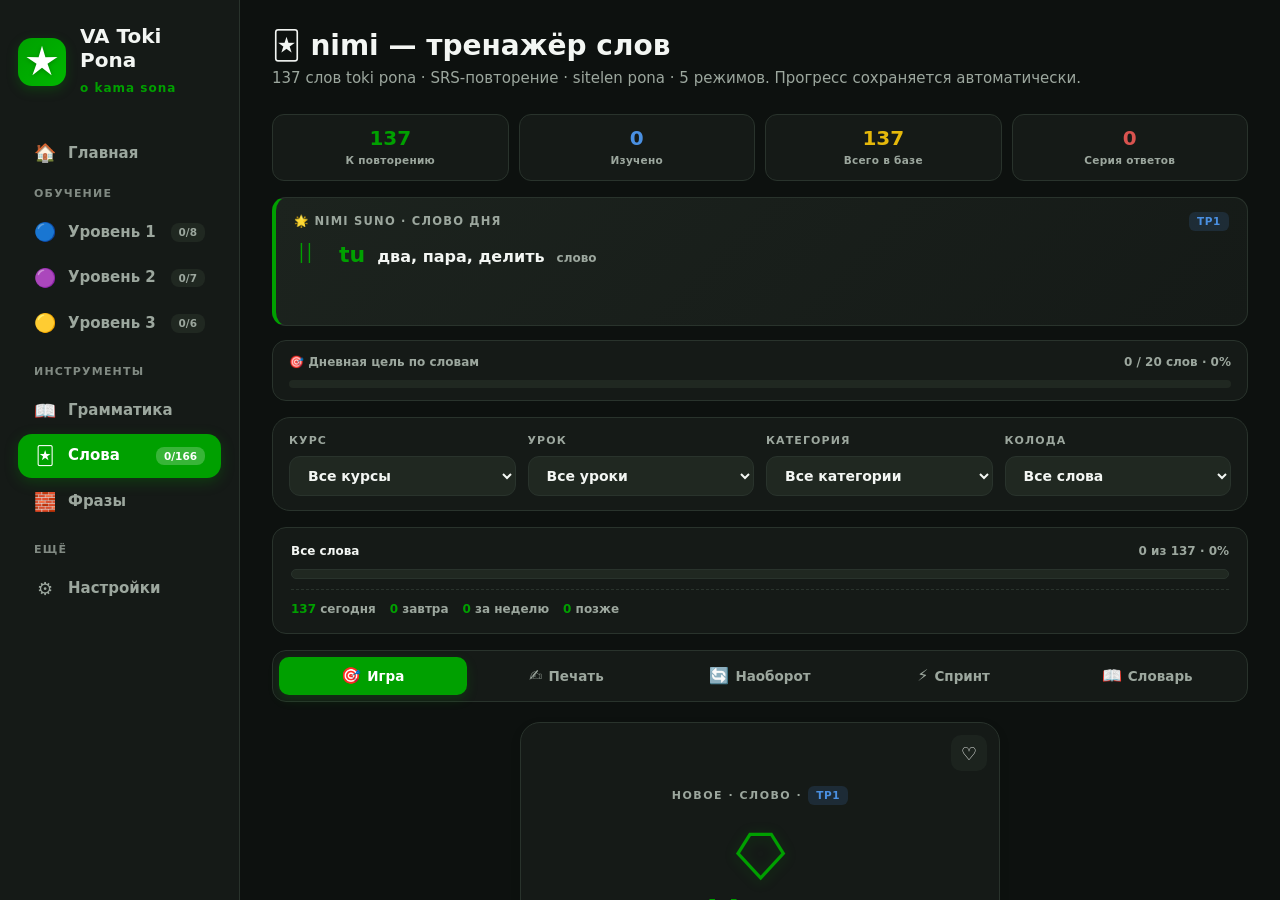
==== flashcards.html @ 827b4fa1 "Add files via upload" ====
<!DOCTYPE html>
<html lang="ru">
<head>
<meta charset="UTF-8" />
<meta name="viewport" content="width=device-width, initial-scale=1.0" />
<meta name="description" content="137 слов toki pona: SRS-карточки, режим печати, спринт на 60 секунд, словарь, sitelen pona." />
<title>nimi — VA Toki Pona</title>
<link rel="icon" href="images/VAlogo.png" type="image/png" />

<link rel="stylesheet" href="css/main.css" />
<link rel="stylesheet" href="css/sidebar.css" />
<link rel="stylesheet" href="css/flashcards.css" />

<script>
(function () {
    try {
        var T = {
            dark:{'--bg':'#0D110F','--card':'#151A17','--card2':'#1C231E','--input':'#202821','--border':'#29332C','--text':'#F3F6F3','--muted':'#9CA79E','--green':'#00A000','--green-hover':'#00B800','--danger':'#D9534F'},
            light:{'--bg':'#F2F6F2','--card':'#FFFFFF','--card2':'#F7FAF7','--input':'#EEF3EE','--border':'#D9E2D9','--text':'#172019','--muted':'#68736B','--green':'#00A000','--green-hover':'#00B800','--danger':'#D9534F'},
            winter:{'--bg':'#0B1520','--card':'#132234','--card2':'#182B40','--input':'#1D344C','--border':'#274562','--text':'#EAF4FB','--muted':'#8FA8C0','--green':'#4DA6FF','--green-hover':'#6BB8FF','--danger':'#E85D75'},
            forest:{'--bg':'#0A130E','--card':'#122018','--card2':'#17291F','--input':'#1C3126','--border':'#253D2F','--text':'#E8F2E8','--muted':'#8FAF93','--green':'#2E8B57','--green-hover':'#3DA66A','--danger':'#C9645B'},
            autumn:{'--bg':'#1A1210','--card':'#241A15','--card2':'#2E211B','--input':'#342720','--border':'#42332A','--text':'#F5EDE5','--muted':'#B8A398','--green':'#D2691E','--green-hover':'#E67E22','--danger':'#C0392B'},
            cat:{'--bg':'#14101C','--card':'#1C1826','--card2':'#231E30','--input':'#2A2338','--border':'#3A2F4A','--text':'#F0EAF5','--muted':'#9C93B0','--green':'#F5A623','--green-hover':'#FFB84D','--danger':'#E85D75'}
        };
        var r = document.documentElement;
        var k = localStorage.getItem('va_tp_theme') || 'dark';
        var t = T[k] || T.dark;
        r.setAttribute('data-theme-key', k);
        for (var i in t) if (t.hasOwnProperty(i)) r.style.setProperty(i, t[i]);
        var p = localStorage.getItem('va_tp_sidebar_pos');
        if (!p) p = window.innerWidth<=700 ? 'top' : 'left';
        if (p!=='left' && p!=='top') p='left';
        r.setAttribute('data-sidebar-pos', p);
        setTimeout(function () {
            if (!document.documentElement.hasAttribute('data-nav-ready')) {
                document.documentElement.setAttribute('data-nav-ready', '1');
            }
        }, 1200);
    } catch(e){}
})();
</script>

<style>
/* Sitelen pona glyphs — крупные, по центру */
.sp-glyph {
    font-family: 'linja-pona', 'Segoe UI Symbol', 'Apple Symbols', sans-serif;
    font-feature-settings: "liga" 1, "clig" 1, "calt" 1, "rlig" 1;
    font-weight: normal;
    font-size: 64px;
    line-height: 1;
    color: var(--green);
    margin-bottom: 4px;
    text-align: center;
    display: flex;
    align-items: center;
    justify-content: center;
    min-height: 72px;
    filter: drop-shadow(0 2px 6px rgba(0, 160, 0, 0.25));
    white-space: nowrap;
}
.sp-glyph.small {
    font-size: 28px;
    margin-bottom: 0;
    margin-right: 10px;
    display: inline-block;
    vertical-align: middle;
    filter: none;
}
.sp-glyph.tiny {
    font-size: 18px;
    margin-right: 6px;
    display: inline-block;
    vertical-align: middle;
    filter: none;
    color: var(--muted);
}
/* Словарь: колонка с глифом */
.vortaro-item .vi-sp {
    font-family: 'linja-pona', 'Segoe UI Symbol', 'Apple Symbols', sans-serif;
    font-feature-settings: "liga" 1, "clig" 1, "calt" 1, "rlig" 1;
    font-weight: normal;
    font-size: 22px;
    color: var(--green);
    min-width: 32px;
    text-align: center;
    flex-shrink: 0;
    line-height: 1;
    white-space: nowrap;
}
/* Тип-карточка: глиф сверху */
.type-card .sp-glyph {
    margin: 6px 0 12px;
}
/* SRS карточка */
.flashcard-face .sp-glyph {
    margin-top: 4px;
}
.flashcard-face .flashcard-word {
    font-size: 32px;
}
@media (max-width: 700px) {
    .sp-glyph { font-size: 48px; }
    .vortaro-item .vi-sp { font-size: 18px; min-width: 26px; }
    .flashcard-face .flashcard-word { font-size: 26px; }
}
</style>
</head>
<body>

<aside class="sidebar">
    <a class="logo" href="index.html" title="VA Toki Pona — на главную">
        <div class="logo-icon">
    <svg viewBox="0 0 100 100" xmlns="http://www.w3.org/2000/svg" aria-hidden="true">
        <path d="M50 2 L60 36.25 L95.65 35.17 L66.17 55.25 L78.21 88.83 L50 67 L21.79 88.83 L33.83 55.25 L4.35 35.17 L40 36.25 Z"/>
    </svg>
</div>
        <div class="logo-text">
            <h1>VA Toki Pona</h1>
            <span>o kama sona</span>
        </div>
    </a>
    <nav id="nav">
        <a class="nav-btn" href="index.html" title="Главная">
            <span class="nav-icon">🏠</span><span class="nav-label">Главная</span>
        </a>
        <div class="nav-section-label">Обучение</div>
        <a class="nav-btn" href="courses/tp1.html" title="nanpa wan">
            <span class="nav-icon">🔵</span><span class="nav-label">Уровень 1</span>
            <span class="nav-badge" id="navBadgeTP1">0/8</span>
        </a>
        <a class="nav-btn" href="courses/tp2.html" title="nanpa tu">
            <span class="nav-icon">🟣</span><span class="nav-label">Уровень 2</span>
            <span class="nav-badge" id="navBadgeTP2">0/7</span>
        </a>
        <a class="nav-btn" href="courses/tp3.html" title="nanpa mute">
            <span class="nav-icon">🟡</span><span class="nav-label">Уровень 3</span>
            <span class="nav-badge" id="navBadgeTP3">0/6</span>
        </a>
        <div class="nav-section-label">Инструменты</div>
        <a class="nav-btn" href="grammar.html" title="Грамматика">
            <span class="nav-icon">📖</span><span class="nav-label">Грамматика</span>
        </a>
        <a class="nav-btn active" href="flashcards.html" title="Слова">
            <span class="nav-icon">🃏</span><span class="nav-label">Слова</span>
            <span class="nav-badge" id="navBadgeWords">0/137</span>
        </a>
        <a class="nav-btn" href="phrases.html" title="Конструктор фраз">
            <span class="nav-icon">🧱</span><span class="nav-label">Фразы</span>
        </a>
        <div class="nav-section-label">Ещё</div>
        <a class="nav-btn" href="index.html#settings" title="Настройки">
            <span class="nav-icon">⚙️</span><span class="nav-label">Настройки</span>
        </a>
    </nav>
</aside>

<main class="content" id="content">

    <div class="page-header">
        <h2>🃏 nimi — тренажёр слов</h2>
        <p>137 слов toki pona · SRS-повторение · sitelen pona · 5 режимов. Прогресс сохраняется автоматически.</p>
    </div>

    <div class="flash-stats">
        <div class="flash-stat">
            <div class="fs-num" id="fsDue">—</div>
            <div class="fs-lbl">К повторению</div>
        </div>
        <div class="flash-stat blue">
            <div class="fs-num" id="fsLearned">—</div>
            <div class="fs-lbl">Изучено</div>
        </div>
        <div class="flash-stat gold">
            <div class="fs-num" id="fsTotal">—</div>
            <div class="fs-lbl">Всего в базе</div>
        </div>
        <div class="flash-stat red">
            <div class="fs-num" id="fsStreak">0</div>
            <div class="fs-lbl">Серия ответов</div>
        </div>
    </div>

    <div class="fc-wotd" id="wordOfDay"></div>

    <div class="fc-daily-goal">
        <div class="fcg-label">
            <span>🎯 Дневная цель по словам</span>
            <span id="fcgText">0 / 20</span>
        </div>
        <div class="fcg-bar">
            <div class="fcg-fill" id="fcgFill" style="width:0%;"></div>
        </div>
    </div>

    <div class="fc-filters">
        <div class="fc-filter">
            <label for="flLevel">Курс</label>
            <select id="flLevel">
                <option value="all">Все курсы</option>
                <option value="tp1">🔵 nanpa wan</option>
                <option value="tp2">🟣 nanpa tu</option>
                <option value="tp3">🟡 nanpa mute</option>
            </select>
        </div>
        <div class="fc-filter">
            <label for="flLesson">Урок</label>
            <select id="flLesson"><option value="all">Все уроки</option></select>
        </div>
        <div class="fc-filter">
            <label for="flCat">Категория</label>
            <select id="flCat"><option value="all">Все категории</option></select>
        </div>
        <div class="fc-filter">
            <label for="flDeck">Колода</label>
            <select id="flDeck">
                <option value="all">Все слова</option>
                <option value="new">Только новые</option>
                <option value="due">К повторению</option>
                <option value="learned">Изученные</option>
                <option value="errors">⭐ Мои ошибки</option>
                <option value="favorites">❤ Избранное</option>
            </select>
        </div>
    </div>

    <div class="fc-deck-progress">
        <div class="fdp-label">
            <span id="deckTitle">Все слова</span>
            <span id="deckStats">0 из 0 · 0%</span>
        </div>
        <div class="fc-deck-bar">
            <div class="fc-deck-bar-fill" id="deckFill" style="width:0%;"></div>
        </div>
        <div class="fc-forecast" id="fcForecast"></div>
    </div>

    <div class="fc-tabs" id="modeTabs">
        <button class="fc-tab active" data-mode="srs">
            <span class="fc-tab-icon">🎯</span>
            <span class="fc-tab-label">Игра</span>
        </button>
        <button class="fc-tab" data-mode="type">
            <span class="fc-tab-icon">✍️</span>
            <span class="fc-tab-label">Печать</span>
        </button>
        <button class="fc-tab" data-mode="reverse">
            <span class="fc-tab-icon">🔄</span>
            <span class="fc-tab-label">Наоборот</span>
        </button>
        <button class="fc-tab" data-mode="sprint">
            <span class="fc-tab-icon">⚡</span>
            <span class="fc-tab-label">Спринт</span>
        </button>
        <button class="fc-tab" data-mode="dict">
            <span class="fc-tab-icon">📖</span>
            <span class="fc-tab-label">Словарь</span>
        </button>
    </div>

    <div id="cardZone"></div>

    <div id="dictZone" style="display:none;">
        <div class="dict-actions">
            <button class="btn btn-secondary" id="dictExportAnki">📤 Экспорт в Anki (CSV)</button>
            <span class="dict-count" id="dictCount"></span>
        </div>
        <input type="text" class="vortaro-search" id="vortaroSearch" placeholder="🔍 Поиск по sitelen pona, toki pona или по-русски..." autocomplete="off" />
        <div class="vortaro-list" id="vortaroList"></div>
    </div>

    <div class="fc-kbd-hint">
        <span class="gen-kbd">Space</span> — перевернуть / далее ·
        <span class="gen-kbd">1</span> — повторить ·
        <span class="gen-kbd">2</span> — знаю ·
        <span class="gen-kbd">F</span> — избранное ·
        <span class="gen-kbd">Enter</span> — проверить (ввод)
    </div>

    <div class="page-footer">Vulpeto Abeleto • 2026</div>
</main>

<div class="modal-overlay" id="modalOverlay">
    <div class="modal">
        <div class="modal-title" id="modalTitle"></div>
        <div class="modal-body" id="modalBody"></div>
        <div class="modal-footer" id="modalFooter"></div>
    </div>
</div>
<div class="toast" id="toast"></div>

<script src="data/words.js"></script>
<script src="data/courses-tp1.js"></script>
<script src="data/courses-tp2.js"></script>
<script src="data/courses-tp3.js"></script>

<script src="js/ui.js"></script>
<script src="js/core.js"></script>
<script src="js/theme.js"></script>
<script src="js/flashcards.js"></script>

<script>
document.addEventListener('DOMContentLoaded', function () {
    VACore.init();
    VATheme.init();
    VAFlashcards.mount();
    VACore.updateNavBadges();
});
</script>
</body>
</html>
---- css/main.css ----
/* ============================================================
   VA TOKI PONA — MAIN CSS
   Переменные, темы, базовые компоненты
   Экосистема Vulpeto Abeleto · 2026
   ============================================================ */

/* ─── ПЕРЕМЕННЫЕ (тёмная тема по умолчанию) ─── */

@font-face {
    font-family: 'linja-pona';
    src: url('../fonts/linjapona-Regular.woff2') format('woff2');
    font-weight: normal;
    font-style: normal;
    font-display: swap;
    /* Шрифт применяется ТОЛЬКО к латинским буквам.
       Всё остальное (пробелы, кириллица, цифры, знаки) браузер
       берёт из следующих шрифтов в цепочке font-family —
       оттуда и берётся нормальной ширины пробел.
       Без этой строки linja-pona «съедает» пробелы (в нём
       ширина пробела = 0 ради слитного письма). */
    unicode-range: U+0041-005A, U+0061-007A;
}
:root {
    --bg: #0D110F;
    --card: #151A17;
    --card2: #1C231E;
    --input: #202821;
    --border: #29332C;
    --text: #F3F6F3;
    --muted: #9CA79E;
    --green: #00A000;
    --green-hover: #00B800;
    --danger: #D9534F;
    --gold: #E5B80B;
    --blue: #4A90E2;
    --orange: #FF7043;
    --purple: #9C27B0;
    --radius: 18px;
    --radius-sm: 12px;
    --transition: 0.3s ease;
}

/* ─── СБРОС ─── */
* {
    margin: 0;
    padding: 0;
    box-sizing: border-box;
    font-family: 'Segoe UI', system-ui, -apple-system, sans-serif;
}

html { scroll-behavior: smooth; }

body {
    background: var(--bg);
    color: var(--text);
    min-height: 100vh;
    display: flex;
    transition: background var(--transition), color var(--transition);
    line-height: 1.6;
    -webkit-font-smoothing: antialiased;
    -moz-osx-font-smoothing: grayscale;
}

a { color: inherit; text-decoration: none; }
button { font-family: inherit; }

/* ─── CONTENT ─── */
.content {
    flex: 1;
    padding: 28px 32px 32px;
    overflow-y: auto;
    height: 100vh;
    transition: background var(--transition), color var(--transition);
    scrollbar-width: thin;
    scrollbar-color: var(--border) transparent;
    min-width: 0;
}
.content::-webkit-scrollbar { width: 8px; }
.content::-webkit-scrollbar-track { background: transparent; }
.content::-webkit-scrollbar-thumb {
    background: var(--border);
    border-radius: 4px;
}
.content::-webkit-scrollbar-thumb:hover { background: var(--muted); }

/* ─── PAGE ─── */
.page { display: none; animation: fadeSlide 0.4s ease; }
.page.active { display: block; }

@keyframes fadeSlide {
    from { opacity: 0; transform: translateY(16px); }
    to   { opacity: 1; transform: translateY(0); }
}

.fade-slide-in {
    animation: fadeSlide 0.4s ease;
}

.page-header { margin-bottom: 24px; }
.page-header h2 { font-size: 28px; font-weight: 700; line-height: 1.25; }
.page-header p {
    color: var(--muted);
    font-size: 15px;
    margin-top: 4px;
    line-height: 1.5;
}

.section-title {
    font-size: 16px;
    font-weight: 700;
    margin: 26px 0 12px;
    display: flex;
    align-items: center;
    gap: 10px;
}
.section-title::before {
    content: '';
    width: 4px;
    height: 18px;
    background: var(--green);
    border-radius: 2px;
    flex-shrink: 0;
}

.page-footer {
    text-align: center;
    font-size: 14px;
    color: var(--muted);
    opacity: 0.3;
    margin-top: 40px;
    user-select: none;
    padding-bottom: 16px;
}

/* ─── КНОПКИ ─── */
.btn {
    background: var(--green);
    color: #fff;
    border: none;
    padding: 11px 22px;
    border-radius: 13px;
    font-weight: 700;
    font-size: 14px;
    cursor: pointer;
    transition: all var(--transition);
    display: inline-flex;
    align-items: center;
    justify-content: center;
    gap: 8px;
    white-space: nowrap;
    font-family: inherit;
    line-height: 1.2;
    text-align: center;
}
.btn:hover:not(:disabled) {
    background: var(--green-hover);
    transform: scale(1.02);
}
.btn:disabled {
    opacity: 0.5;
    cursor: not-allowed;
    transform: none;
}

.btn-secondary {
    background: var(--card2);
    color: var(--text);
}
.btn-secondary:hover:not(:disabled) { background: var(--border); }

.btn-danger { background: var(--danger); }
.btn-danger:hover:not(:disabled) { filter: brightness(1.1); }

.btn-ghost {
    background: transparent;
    border: 1.5px solid var(--border);
    color: var(--text);
}
.btn-ghost:hover:not(:disabled) {
    border-color: var(--green);
    background: var(--card2);
}

.btn-icon {
    background: var(--card2);
    border: none;
    color: var(--text);
    width: 34px;
    height: 34px;
    border-radius: 10px;
    cursor: pointer;
    font-size: 15px;
    display: inline-flex;
    align-items: center;
    justify-content: center;
    transition: all var(--transition);
    flex-shrink: 0;
    font-family: inherit;
}
.btn-icon:hover { background: var(--border); }

.actions-bar {
    display: flex;
    gap: 10px;
    flex-wrap: wrap;
    margin-bottom: 20px;
}

/* ─── КАРТОЧКИ ─── */
.card {
    background: var(--card);
    border: 1px solid var(--border);
    border-radius: var(--radius);
    padding: 20px 24px;
    margin-bottom: 20px;
    transition: background var(--transition), border var(--transition);
}
.card-title {
    font-size: 18px;
    font-weight: 700;
    margin-bottom: 8px;
    line-height: 1.3;
}
.card-sub {
    color: var(--muted);
    font-size: 13px;
    margin-bottom: 16px;
    line-height: 1.5;
}

/* ─── ПОЛЯ ФОРМ ─── */
.field-group {
    display: flex;
    flex-direction: column;
    gap: 6px;
    margin-bottom: 14px;
}
.field-group label {
    font-weight: 600;
    font-size: 13px;
    color: var(--muted);
}
.field-group input[type="text"],
.field-group input[type="email"],
.field-group textarea,
.field-group select {
    background: var(--input);
    border: 1px solid var(--border);
    border-radius: var(--radius-sm);
    padding: 10px 14px;
    color: var(--text);
    font-size: 14px;
    transition: border var(--transition), background var(--transition);
    outline: none;
    width: 100%;
    font-family: inherit;
}
.field-group input:focus,
.field-group textarea:focus,
.field-group select:focus {
    border-color: var(--green);
}
.field-group textarea {
    resize: vertical;
    min-height: 90px;
    line-height: 1.6;
}

/* ─── МОДАЛЬНОЕ ОКНО ─── */
.modal-overlay {
    position: fixed;
    inset: 0;
    background: rgba(0, 0, 0, 0.6);
    backdrop-filter: blur(4px);
    -webkit-backdrop-filter: blur(4px);
    display: none;
    align-items: center;
    justify-content: center;
    z-index: 1000;
    padding: 20px;
    animation: fadeIn 0.2s ease;
}
.modal-overlay.open { display: flex; }

@keyframes fadeIn { from { opacity: 0; } to { opacity: 1; } }

.modal {
    background: var(--card);
    border: 1px solid var(--border);
    border-radius: var(--radius);
    padding: 24px;
    max-width: 460px;
    width: 100%;
    max-height: 90vh;
    overflow-y: auto;
    animation: modalIn 0.25s ease;
    scrollbar-width: none;
}
.modal::-webkit-scrollbar { display: none; }

@keyframes modalIn {
    from { opacity: 0; transform: scale(0.95) translateY(10px); }
    to   { opacity: 1; transform: scale(1) translateY(0); }
}

.modal-title { font-size: 20px; font-weight: 700; margin-bottom: 16px; line-height: 1.3; }
.modal-body { margin-bottom: 20px; line-height: 1.6; }
.modal-footer {
    display: flex;
    justify-content: flex-end;
    gap: 10px;
    flex-wrap: wrap;
}

/* ─── ТОСТ ─── */
.toast {
    position: fixed;
    bottom: 24px;
    left: 50%;
    transform: translateX(-50%) translateY(80px);
    background: var(--card);
    border: 1px solid var(--border);
    color: var(--text);
    padding: 12px 22px;
    border-radius: 14px;
    font-weight: 600;
    font-size: 14px;
    box-shadow: 0 12px 32px rgba(0, 0, 0, 0.35);
    opacity: 0;
    transition: all 0.35s cubic-bezier(0.34, 1.56, 0.64, 1);
    z-index: 2000;
    pointer-events: none;
    max-width: 90vw;
    text-align: center;
}
.toast.show {
    transform: translateX(-50%) translateY(0);
    opacity: 1;
}
.toast.success { border-color: var(--green); }
.toast.success::before {
    content: '✓  ';
    color: var(--green);
    font-weight: 900;
}
.toast.error { border-color: var(--danger); }
.toast.error::before {
    content: '⚠  ';
    color: var(--danger);
    font-weight: 900;
}

/* ─── СТАТИСТИКА (для настроек) ─── */
.stats-grid {
    display: grid;
    grid-template-columns: repeat(auto-fit, minmax(110px, 1fr));
    gap: 10px;
}
.stat-box {
    background: var(--input);
    border-radius: var(--radius-sm);
    padding: 12px 8px;
    text-align: center;
    border: 1px solid var(--border);
}
.stat-box .stat-num {
    font-size: 22px;
    font-weight: 900;
    color: var(--green);
    line-height: 1.1;
}
.stat-box .stat-lbl {
    font-size: 10.5px;
    color: var(--muted);
    margin-top: 4px;
    line-height: 1.2;
    font-weight: 600;
}

/* ─── ВЫБОР ТЕМЫ ─── */
.theme-picker {
    display: grid;
    grid-template-columns: repeat(auto-fill, minmax(120px, 1fr));
    gap: 12px;
}
.theme-option {
    background: var(--input);
    border: 2px solid var(--border);
    border-radius: 14px;
    padding: 12px 10px;
    cursor: pointer;
    transition: all var(--transition);
    text-align: center;
    user-select: none;
}
.theme-option:hover {
    border-color: var(--muted);
    transform: translateY(-2px);
}
.theme-option.active {
    border-color: var(--green);
    box-shadow: 0 0 0 3px rgba(0, 160, 0, 0.18);
}
.theme-option .theme-emoji {
    font-size: 26px;
    margin-bottom: 6px;
    line-height: 1;
}
.theme-option .theme-name {
    font-size: 13px;
    font-weight: 700;
    margin-bottom: 8px;
}
.theme-option .theme-preview {
    display: flex;
    gap: 3px;
    height: 24px;
    border-radius: 7px;
    overflow: hidden;
    padding: 3px;
    border: 1px solid var(--border);
}
.theme-option .theme-preview span {
    flex: 1;
    border-radius: 4px;
}

/* ─── SIDEBAR POSITION PICKER ─── */
.sidebar-pos-picker {
    display: grid;
    grid-template-columns: repeat(2, 1fr);
    gap: 12px;
    max-width: 340px;
}
.sidebar-pos-option {
    background: var(--input);
    border: 2px solid var(--border);
    border-radius: 14px;
    padding: 16px 12px;
    cursor: pointer;
    transition: all var(--transition);
    text-align: center;
    user-select: none;
}
.sidebar-pos-option:hover {
    border-color: var(--muted);
    transform: translateY(-2px);
}
.sidebar-pos-option.active {
    border-color: var(--green);
    box-shadow: 0 0 0 3px rgba(0, 160, 0, 0.18);
}
.sidebar-pos-option .pos-icon {
    font-size: 26px;
    margin-bottom: 6px;
    color: var(--green);
    font-weight: 900;
    line-height: 1;
}
.sidebar-pos-option .pos-name {
    font-size: 13px;
    font-weight: 700;
}

/* ─── ПРОГРЕСС-ЛИНИЯ УРОВНЯ ─── */
.level-progress-line {
    display: flex;
    align-items: center;
    gap: 14px;
    margin-bottom: 22px;
}
.level-progress-bar {
    flex: 1;
    height: 10px;
    background: var(--input);
    border-radius: 5px;
    overflow: hidden;
    border: 1px solid var(--border);
}
.level-progress-fill {
    height: 100%;
    background: linear-gradient(90deg, var(--green) 0%, var(--green-hover) 100%);
    border-radius: 5px;
    transition: width 0.6s cubic-bezier(0.34, 1.56, 0.64, 1);
}
.level-progress-text {
    font-size: 13px;
    font-weight: 700;
    color: var(--muted);
    flex-shrink: 0;
}

/* ─── RESPONSIVE ─── */
@media (max-width: 700px) {
    .content { padding: 16px; }
    .page-header h2 { font-size: 22px; }
    .page-header p { font-size: 14px; }
    .card { padding: 16px 18px; }
    .theme-picker { grid-template-columns: repeat(2, 1fr); }
    .sidebar-pos-picker { max-width: 100%; }
    .stats-grid { grid-template-columns: repeat(2, 1fr); }
}

/* ─── SIDEBAR POSITION = TOP ─── */
html[data-sidebar-pos="top"] body {
    flex-direction: column;
    height: 100vh;
    overflow: hidden;
}
html[data-sidebar-pos="top"] .content {
    flex: 1;
    height: auto;
    max-height: none;
    min-height: 0;
    overflow-y: auto;
    padding: 24px 32px 32px;
}
@media (max-width: 700px) {
    html[data-sidebar-pos="top"] .content { padding: 16px; }
}
---- css/sidebar.css ----
/* ============================================================
   VA TOKI PONA — SIDEBAR
   Навигационная панель + выпадающее меню для верхнего режима
   Экосистема Vulpeto Abeleto · 2026
   ============================================================ */

/* ═══════════════════════════════════════════════════════════
   ANTI-FOUC — прячем #nav в верхнем режиме,
   пока JS не перестроит её в dropdown.
   ═══════════════════════════════════════════════════════════ */
html[data-sidebar-pos="top"]:not([data-nav-ready="1"]) #nav {
    visibility: hidden;
}

.sidebar {
    width: 240px;
    background: var(--card);
    padding: 24px 18px;
    display: flex;
    flex-direction: column;
    border-right: 1px solid var(--border);
    transition: background var(--transition), border var(--transition);
    flex-shrink: 0;
    height: 100vh;
    position: sticky;
    top: 0;
    overflow-y: auto;
    scrollbar-width: none;
}
.sidebar::-webkit-scrollbar { display: none; }

/* ─── ЛОГОТИП ─── */
.logo {
    display: flex;
    align-items: center;
    gap: 14px;
    margin-bottom: 32px;
    color: inherit;
    transition: opacity var(--transition);
}
.logo:hover { opacity: 0.85; }

.logo-icon {
    width: 48px;
    height: 48px;
    background: linear-gradient(135deg, var(--green) 0%, var(--green-hover) 100%);
    border-radius: 14px;
    display: flex;
    align-items: center;
    justify-content: center;
    flex-shrink: 0;
    box-shadow: 0 4px 12px rgba(0, 160, 0, 0.25);
}
.logo-icon svg {
    width: 34px;
    height: 34px;
    fill: #fff;
    filter: drop-shadow(0 1px 2px rgba(0, 0, 0, 0.25));
}
.logo-text h1 {
    font-size: 20px;
    font-weight: 700;
    line-height: 1.2;
    margin-bottom: 2px;
}
.logo-text span {
    font-size: 12px;
    color: var(--green);
    letter-spacing: 1px;
    font-weight: 700;
}

/* ─── НАВИГАЦИЯ ─── */
#nav {
    display: flex;
    flex-direction: column;
    gap: 2px;
}

.nav-btn {
    display: flex;
    align-items: center;
    gap: 12px;
    padding: 12px 16px;
    border-radius: 14px;
    border: none;
    background: transparent;
    color: var(--muted);
    font-size: 15px;
    font-weight: 600;
    cursor: pointer;
    transition: all var(--transition);
    width: 100%;
    margin-bottom: 0;
    text-align: left;
    font-family: inherit;
    line-height: 1.3;
    position: relative;
    text-decoration: none;
}
.nav-btn:hover {
    background: var(--card2);
    color: var(--text);
}
.nav-btn.active {
    background: var(--green);
    color: #fff;
    box-shadow: 0 4px 14px rgba(0, 160, 0, 0.25);
}
.nav-btn.active:hover { background: var(--green-hover); }

.nav-btn .nav-icon {
    font-size: 18px;
    width: 22px;
    display: inline-flex;
    align-items: center;
    justify-content: center;
    flex-shrink: 0;
    line-height: 1;
}
.nav-btn .nav-label {
    flex: 1;
    min-width: 0;
    overflow: hidden;
    text-overflow: ellipsis;
    white-space: nowrap;
}
.nav-btn .nav-badge {
    margin-left: auto;
    background: var(--input);
    color: var(--muted);
    font-size: 10.5px;
    font-weight: 800;
    padding: 3px 8px;
    border-radius: 8px;
    flex-shrink: 0;
    line-height: 1.2;
}
.nav-btn.active .nav-badge {
    background: rgba(255, 255, 255, 0.22);
    color: #fff;
}

.nav-section-label {
    font-size: 11px;
    color: var(--muted);
    font-weight: 700;
    letter-spacing: 1.2px;
    text-transform: uppercase;
    padding: 16px 16px 6px;
    opacity: 0.8;
}
.nav-section-label:first-of-type { padding-top: 8px; }

/* ─── КОНТЕЙНЕР ДЛЯ ВЫПАДАЮЩЕГО МЕНЮ ─── */
.nav-more {
    display: flex;
    flex-direction: column;
    gap: 2px;
}
.nav-dropdown-toggle {
    display: none;
}

/* ─── МОБИЛЬНАЯ ВЕРСИЯ (sidebar слева, сжатый) ─── */
@media (max-width: 700px) {
    .sidebar {
        width: 68px;
        padding: 16px 8px;
        align-items: center;
    }
    .logo {
        justify-content: center;
        margin-bottom: 20px;
        gap: 0;
    }
    .logo-icon {
        width: 42px;
        height: 42px;
        border-radius: 12px;
        font-size: 16px;
    }
    .logo-text { display: none; }

    .nav-btn {
        width: 44px;
        height: 44px;
        padding: 0;
        border-radius: 12px;
        justify-content: center;
        gap: 0;
        margin-bottom: 6px;
        aspect-ratio: 1 / 1;
    }
    .nav-btn .nav-icon { font-size: 20px; width: auto; }
    .nav-btn .nav-label,
    .nav-btn .nav-badge { display: none; }

    .nav-section-label { display: none; }
}

/* ═══════════════════════════════════════════════════════════
   SIDEBAR СВЕРХУ
   ═══════════════════════════════════════════════════════════ */
html[data-sidebar-pos="top"] .sidebar {
    width: 100%;
    height: auto;
    min-height: 0;
    position: relative;
    flex-direction: row;
    align-items: center;
    gap: 16px;
    padding: 12px 18px;
    border-right: none;
    border-bottom: 1px solid var(--border);
    z-index: 50;
    overflow: visible;
}

html[data-sidebar-pos="top"] .logo {
    margin-bottom: 0;
    flex-shrink: 0;
    gap: 10px;
}

html[data-sidebar-pos="top"] #nav {
    display: flex;
    flex-direction: row;
    gap: 6px;
    flex: 1;
    min-width: 0;
    align-items: center;
}

html[data-sidebar-pos="top"] .nav-btn {
    margin-bottom: 0;
    width: auto;
    flex-shrink: 0;
    padding: 10px 16px;
    border-radius: 12px;
    aspect-ratio: auto;
    height: auto;
}
html[data-sidebar-pos="top"] .nav-section-label { display: none; }

/* ─── КНОПКА-БУРГЕР — СПРАВА ─── */
html[data-sidebar-pos="top"] .nav-dropdown-toggle {
    display: inline-flex;
    align-items: center;
    gap: 8px;
    padding: 10px 16px;
    border-radius: 12px;
    background: var(--input);
    border: 1px solid var(--border);
    color: var(--muted);
    font-size: 14px;
    font-weight: 700;
    cursor: pointer;
    font-family: inherit;
    transition: all var(--transition);
    flex-shrink: 0;
    line-height: 1.3;
    margin-left: auto;
    width: auto;
}
html[data-sidebar-pos="top"] .nav-dropdown-toggle:hover {
    background: var(--card2);
    border-color: var(--green);
    color: var(--green);
}
html[data-sidebar-pos="top"] .nav-dropdown-toggle.open {
    background: var(--green);
    border-color: var(--green);
    color: #fff;
}
html[data-sidebar-pos="top"] .nav-dropdown-toggle .nav-label {
    display: inline;
}
html[data-sidebar-pos="top"] .nav-dropdown-toggle .nav-icon {
    font-size: 16px;
    width: auto;
}

/* ─── ВЫПАДАЮЩЕЕ МЕНЮ ─── */
html[data-sidebar-pos="top"] .nav-more {
    display: none;
    position: absolute;
    top: calc(100% + 6px);
    right: 18px;
    flex-direction: column;
    gap: 2px;
    background: var(--card);
    border: 1px solid var(--border);
    border-radius: 14px;
    padding: 8px;
    min-width: 240px;
    max-height: calc(100vh - 100px);
    overflow-y: auto;
    box-shadow: 0 16px 40px rgba(0, 0, 0, 0.5);
    z-index: 200;
    animation: navDropdownIn 0.2s ease;
    scrollbar-width: thin;
    scrollbar-color: var(--border) transparent;
}
html[data-sidebar-pos="top"] .nav-more.open {
    display: flex;
}
html[data-sidebar-pos="top"] .nav-more::-webkit-scrollbar { width: 6px; }
html[data-sidebar-pos="top"] .nav-more::-webkit-scrollbar-thumb {
    background: var(--border);
    border-radius: 3px;
}

@keyframes navDropdownIn {
    from { opacity: 0; transform: translateY(-8px); }
    to   { opacity: 1; transform: translateY(0); }
}

html[data-sidebar-pos="top"] .nav-more .nav-section-label {
    display: block;
    padding: 12px 14px 4px;
    font-size: 10.5px;
}
html[data-sidebar-pos="top"] .nav-more .nav-section-label:first-of-type { padding-top: 4px; }

html[data-sidebar-pos="top"] .nav-more .nav-btn {
    width: 100%;
    padding: 10px 14px;
    border-radius: 10px;
    background: transparent;
    border: none;
    color: var(--muted);
    text-align: left;
    justify-content: flex-start;
    margin-bottom: 0;
    margin-left: 0;
    aspect-ratio: auto;
    height: auto;
    box-shadow: none;
}
html[data-sidebar-pos="top"] .nav-more .nav-btn:hover {
    background: var(--card2);
    color: var(--text);
}
html[data-sidebar-pos="top"] .nav-more .nav-btn.active {
    background: var(--green);
    color: #fff;
}
html[data-sidebar-pos="top"] .nav-more .nav-btn .nav-label { display: inline; }
html[data-sidebar-pos="top"] .nav-more .nav-btn .nav-icon {
    font-size: 16px;
    width: 22px;
    margin-right: 4px;
}
html[data-sidebar-pos="top"] .nav-more .nav-btn .nav-badge {
    display: inline-flex;
    margin-left: auto;
}

/* ─── МОБИЛЬНАЯ ВЕРСИЯ (top) ─── */
@media (max-width: 700px) {
    html[data-sidebar-pos="top"] .sidebar {
        padding: 10px 12px;
        gap: 10px;
    }
    html[data-sidebar-pos="top"] .logo { gap: 0; }
    html[data-sidebar-pos="top"] .logo-icon {
        width: 38px;
        height: 38px;
        border-radius: 10px;
        font-size: 14px;
    }
    html[data-sidebar-pos="top"] .nav-btn {
        width: 40px;
        height: 40px;
        padding: 0;
        justify-content: center;
        gap: 0;
        margin-bottom: 0;
    }
    html[data-sidebar-pos="top"] .nav-btn .nav-icon {
        font-size: 18px;
        width: auto;
    }
    html[data-sidebar-pos="top"] .nav-btn .nav-label,
    html[data-sidebar-pos="top"] .nav-btn .nav-badge { display: none; }

    html[data-sidebar-pos="top"] .nav-dropdown-toggle {
        width: 40px;
        height: 40px;
        padding: 0;
        justify-content: center;
        gap: 0;
    }
    html[data-sidebar-pos="top"] .nav-dropdown-toggle .nav-label { display: none; }
    html[data-sidebar-pos="top"] .nav-dropdown-toggle .nav-icon {
        font-size: 20px;
        width: auto;
    }

    html[data-sidebar-pos="top"] .nav-more {
        left: 12px;
        right: 12px;
        min-width: 0;
    }
    html[data-sidebar-pos="top"] .nav-more .nav-btn {
        width: 100%;
        height: auto;
        padding: 10px 14px;
        justify-content: flex-start;
        border-radius: 10px;
    }
    html[data-sidebar-pos="top"] .nav-more .nav-btn .nav-icon {
        font-size: 16px;
        width: 22px;
    }
    html[data-sidebar-pos="top"] .nav-more .nav-btn .nav-label,
    html[data-sidebar-pos="top"] .nav-more .nav-btn .nav-badge {
        display: inline;
    }
    html[data-sidebar-pos="top"] .nav-more .nav-btn .nav-badge {
        display: inline-flex;
    }
}
---- css/flashcards.css ----
/* ============================================================
   VA TOKI PONA · flashcards.css
   Флэш-карточки, режимы, спринт, словарь
   Экосистема Vulpeto Abeleto · 2026
   ============================================================ */

/* ─── ВЕРХНЯЯ СТАТИСТИКА ─── */
.flash-stats {
    display: grid;
    grid-template-columns: repeat(auto-fit, minmax(100px, 1fr));
    gap: 10px;
    margin-bottom: 16px;
}
.flash-stat {
    background: var(--card);
    border: 1px solid var(--border);
    padding: 12px;
    border-radius: 12px;
    text-align: center;
    transition: transform var(--transition);
}
.flash-stat:hover { transform: translateY(-2px); }
.flash-stat .fs-num { font-size: 20px; font-weight: 900; color: var(--green); line-height: 1.1; }
.flash-stat .fs-lbl { font-size: 10.5px; color: var(--muted); margin-top: 3px; font-weight: 700; letter-spacing: 0.3px; }
.flash-stat.blue .fs-num { color: var(--blue); }
.flash-stat.gold .fs-num { color: var(--gold); }
.flash-stat.red  .fs-num { color: var(--danger); }

/* ─── СЛОВО ДНЯ ─── */
.fc-wotd {
    background: linear-gradient(135deg, var(--card2) 0%, var(--card) 100%);
    border: 1px solid var(--border);
    border-left: 4px solid var(--green);
    border-radius: 14px;
    padding: 14px 18px;
    margin-bottom: 14px;
    display: grid;
    grid-template-columns: 1fr auto;
    grid-template-rows: auto auto;
    gap: 6px 12px;
    align-items: center;
    position: relative;
}
.fc-wotd:empty { display: none; }
.wotd-head {
    grid-column: 1 / -1;
    display: flex;
    justify-content: space-between;
    align-items: center;
}
.wotd-label { font-size: 11.5px; font-weight: 800; color: var(--muted); letter-spacing: 1.2px; text-transform: uppercase; }
.wotd-body { display: flex; align-items: baseline; gap: 12px; flex-wrap: wrap; }
.wotd-eo { font-size: 22px; font-weight: 900; color: var(--green); }
.wotd-ru { font-size: 16px; font-weight: 700; }
.wotd-pos { font-size: 12px; color: var(--muted); font-weight: 600; }
.wotd-audio { grid-column: 2; grid-row: 2; align-self: center; }

/* ─── ДНЕВНАЯ ЦЕЛЬ ─── */
.fc-daily-goal {
    background: var(--card);
    border: 1px solid var(--border);
    border-radius: 14px;
    padding: 12px 16px;
    margin-bottom: 16px;
}
.fcg-label {
    display: flex;
    justify-content: space-between;
    align-items: center;
    font-size: 12px;
    font-weight: 700;
    color: var(--muted);
    margin-bottom: 8px;
}
.fcg-bar { height: 8px; background: var(--input); border-radius: 4px; overflow: hidden; }
.fcg-fill {
    height: 100%;
    background: linear-gradient(90deg, var(--green) 0%, var(--green-hover) 100%);
    border-radius: 4px;
    transition: width 0.5s cubic-bezier(0.34, 1.56, 0.64, 1);
}

/* ─── ФИЛЬТРЫ ─── */
.fc-filters {
    display: grid;
    grid-template-columns: repeat(auto-fit, minmax(180px, 1fr));
    gap: 12px;
    margin-bottom: 16px;
    padding: 14px 16px;
    background: var(--card);
    border: 1px solid var(--border);
    border-radius: var(--radius);
}
.fc-filter { display: flex; flex-direction: column; gap: 6px; }
.fc-filter label { font-size: 11px; font-weight: 800; color: var(--muted); letter-spacing: 1.1px; text-transform: uppercase; }
.fc-filter select {
    background: var(--input); border: 1.5px solid var(--border); color: var(--text);
    padding: 10px 14px; border-radius: 11px; font-size: 14px; font-weight: 600;
    cursor: pointer; font-family: inherit; outline: none; width: 100%;
    transition: border var(--transition);
}
.fc-filter select:focus { border-color: var(--green); }
.fc-filter select:disabled { opacity: 0.5; cursor: not-allowed; }

/* ─── ПРОГРЕСС КОЛОДЫ ─── */
.fc-deck-progress {
    background: var(--card); border: 1px solid var(--border);
    border-radius: 14px; padding: 14px 18px; margin-bottom: 16px;
}
.fc-deck-progress .fdp-label {
    font-size: 12px; font-weight: 700; color: var(--muted);
    display: flex; justify-content: space-between; gap: 10px; flex-wrap: wrap;
    margin-bottom: 8px;
}
.fc-deck-progress .fdp-label span:first-child { color: var(--text); font-weight: 800; }
.fc-deck-bar { height: 10px; background: var(--input); border-radius: 5px; overflow: hidden; border: 1px solid var(--border); }
.fc-deck-bar-fill {
    height: 100%;
    background: linear-gradient(90deg, var(--green) 0%, var(--green-hover) 100%);
    border-radius: 5px;
    transition: width 0.5s cubic-bezier(0.34, 1.56, 0.64, 1);
}
.fc-forecast {
    display: flex; gap: 14px; flex-wrap: wrap;
    margin-top: 10px; padding-top: 10px;
    border-top: 1px dashed var(--border);
    font-size: 12px; color: var(--muted); font-weight: 700;
}
.fc-fc-item b { color: var(--green); font-weight: 900; }

/* ─── ТАБЫ РЕЖИМОВ ─── */
.fc-tabs {
    display: flex; gap: 6px; margin-bottom: 20px;
    padding: 6px; background: var(--card);
    border: 1px solid var(--border); border-radius: 14px;
}
.fc-tab {
    flex: 1; padding: 11px 12px; border-radius: 10px; background: transparent; border: none;
    color: var(--muted); font-weight: 700; font-size: 13.5px; cursor: pointer;
    font-family: inherit; transition: all var(--transition);
    display: flex; align-items: center; justify-content: center; gap: 6px;
    white-space: nowrap;
}
.fc-tab:hover { background: var(--card2); color: var(--text); }
.fc-tab.active { background: var(--green); color: #fff; box-shadow: 0 4px 12px rgba(0,160,0,0.2); }
.fc-tab .fc-tab-icon { font-size: 16px; line-height: 1; }

/* ─── SRS КАРТОЧКА ─── */
.flashcard-wrap {
    display: flex; justify-content: center;
    perspective: 1400px; margin: 20px 0;
}
.flashcard {
    width: 100%; max-width: 480px; height: 280px;
    position: relative; transform-style: preserve-3d;
    transition: transform 0.7s cubic-bezier(0.34, 1.56, 0.64, 1);
    cursor: pointer;
}
.flashcard.flipped { transform: rotateY(180deg); }

.flashcard-face {
    position: absolute; inset: 0; backface-visibility: hidden;
    border-radius: 20px; display: flex; flex-direction: column;
    align-items: center; justify-content: center;
    padding: 30px; border: 1.5px solid var(--border);
    background: var(--card); text-align: center;
    transition: border-color var(--transition), box-shadow var(--transition);
    box-shadow: 0 4px 12px rgba(0, 0, 0, 0.08);
}
.flashcard:hover .flashcard-face { border-color: var(--green); box-shadow: 0 8px 20px rgba(0, 0, 0, 0.12); }
.flashcard-face.back { transform: rotateY(180deg); background: var(--card2); }

.flashcard-pos {
    font-size: 11px; font-weight: 800; letter-spacing: 1.5px;
    text-transform: uppercase; color: var(--muted); margin-bottom: 10px;
    display: flex; align-items: center; justify-content: center; gap: 6px; flex-wrap: wrap;
}
.flashcard-word {
    font-size: 38px; font-weight: 900; color: var(--green);
    margin-bottom: 8px; line-height: 1.1; word-break: break-word;
}
.flashcard-word.ru { color: var(--text); font-size: 26px; }
.flashcard-hint { font-size: 13px; color: var(--muted); margin-top: 8px; }
.flashcard-tap {
    font-size: 12px; color: var(--muted); position: absolute;
    bottom: 16px; opacity: 0.6; animation: pulse 2s ease-in-out infinite;
}
@keyframes pulse { 0%,100% { opacity: 0.6; } 50% { opacity: 0.35; } }

/* Кнопка избранного на карточке */
.fc-fav {
    position: absolute;
    top: 12px;
    right: 12px;
    width: 36px;
    height: 36px;
    border-radius: 10px;
    font-size: 18px;
    background: var(--card2);
    transition: all var(--transition);
}
.fc-fav:hover { background: var(--border); transform: scale(1.08); }
.fc-fav.active { color: #E85D75; background: rgba(232, 93, 117, 0.12); }

/* ─── ИНСТРУМЕНТЫ ─── */
.flashcard-tools {
    display: flex; justify-content: center; gap: 8px;
    margin-top: 10px; flex-wrap: wrap;
}
.flashcard-tools .btn-icon { width: 44px; height: 44px; border-radius: 12px; font-size: 18px; }

/* ─── КНОПКИ ОТВЕТА ─── */
.flash-actions {
    display: flex; justify-content: center; gap: 12px;
    margin-top: 14px; flex-wrap: wrap;
}
.flash-btn {
    padding: 14px 24px; border-radius: 14px; border: none;
    font-weight: 800; font-size: 14px; cursor: pointer;
    transition: all var(--transition); font-family: inherit;
    min-width: 140px;
    display: inline-flex;
    align-items: center;
    justify-content: center;
    gap: 8px;
}
.flash-btn .kbd-inline {
    background: rgba(255,255,255,0.22);
    color: #fff;
    font-size: 11px;
    padding: 1px 6px;
    border-radius: 5px;
    font-weight: 800;
    border: none;
}
.flash-btn.again { background: var(--danger); color: #fff; }
.flash-btn.again:hover { filter: brightness(1.1); transform: scale(1.03); }
.flash-btn.good { background: var(--green); color: #fff; }
.flash-btn.good:hover { background: var(--green-hover); transform: scale(1.03); }

/* ─── ПУСТОЕ СОСТОЯНИЕ ─── */
.flash-empty { text-align: center; padding: 50px 20px; color: var(--muted); }
.flash-empty .fe-icon { font-size: 60px; margin-bottom: 14px; opacity: 0.5; line-height: 1; }

/* ─── РЕЖИМ ПЕЧАТИ ─── */
.type-wrap { max-width: 520px; margin: 20px auto 0; }
.type-card {
    background: var(--card); border: 1.5px solid var(--border);
    border-radius: 20px; padding: 28px; text-align: center;
    position: relative;
}
.type-audio {
    position: absolute; top: 12px; left: 12px;
    width: 36px; height: 36px; border-radius: 10px; font-size: 16px;
}
.type-label { font-size: 13px; color: var(--muted); margin: 20px 0 10px; font-weight: 600; }
.type-input {
    width: 100%; background: var(--input); border: 2px solid var(--border);
    color: var(--text); padding: 14px 18px; border-radius: 12px;
    font-size: 18px; font-family: inherit; outline: none; text-align: center;
    font-weight: 700; transition: border var(--transition);
}
.type-input:focus { border-color: var(--green); }
.type-input:disabled { opacity: 0.7; }
.type-result {
    margin-top: 14px; padding: 0;
    font-size: 14px; font-weight: 700;
    border-radius: 10px;
    max-height: 0; overflow: hidden;
    transition: all 0.3s ease;
}
.type-result.show { padding: 10px 14px; max-height: 200px; }
.type-result.ok { background: rgba(0,160,0,0.12); color: var(--green); border-left: 3px solid var(--green); }
.type-result.err { background: rgba(217,83,79,0.12); color: var(--danger); border-left: 3px solid var(--danger); }
.type-result b { color: var(--text); }

/* ─── РЕЖИМ СПРИНТ ─── */
.sprint-start, .sprint-end {
    max-width: 480px; margin: 30px auto 0;
    background: var(--card); border: 1.5px solid var(--border);
    border-radius: 20px; padding: 32px; text-align: center;
}
.sprint-start-icon, .sprint-end-icon { font-size: 60px; margin-bottom: 12px; line-height: 1; }
.sprint-start h3, .sprint-end h3 { font-size: 22px; font-weight: 800; margin-bottom: 12px; }
.sprint-start p { color: var(--muted); font-size: 14px; line-height: 1.6; margin-bottom: 22px; }
.sprint-end-stats {
    display: grid; grid-template-columns: repeat(3, 1fr); gap: 12px;
    margin: 20px 0 24px;
}
.sprint-end-stat {
    background: var(--input); border: 1px solid var(--border);
    border-radius: 12px; padding: 12px 8px;
}
.ses-num { font-size: 24px; font-weight: 900; color: var(--green); line-height: 1.1; }
.ses-lbl { font-size: 11px; color: var(--muted); margin-top: 4px; font-weight: 700; }

.sprint-wrap {
    max-width: 520px; margin: 20px auto 0;
    background: var(--card); border: 1.5px solid var(--border);
    border-radius: 20px; padding: 24px;
}
.sprint-top {
    display: flex; justify-content: space-between; align-items: center;
    margin-bottom: 20px; padding-bottom: 14px;
    border-bottom: 1px solid var(--border);
}
.sprint-timer {
    font-size: 20px; font-weight: 900; color: var(--green);
    display: inline-flex; align-items: baseline; gap: 4px;
}
.sprint-timer span { font-size: 28px; }
.sprint-score { font-size: 13px; color: var(--muted); font-weight: 700; }
.sprint-score b { color: var(--text); font-weight: 900; }

.sprint-prompt { text-align: center; margin-bottom: 20px; }
.sprint-label { font-size: 12px; color: var(--muted); font-weight: 700; text-transform: uppercase; letter-spacing: 1px; margin-bottom: 8px; }
.sprint-word { font-size: 34px; font-weight: 900; color: var(--green); }

.sprint-options {
    display: grid; grid-template-columns: 1fr 1fr; gap: 10px;
}
.sprint-opt {
    background: var(--input); border: 1.5px solid var(--border);
    color: var(--text); padding: 14px 16px; border-radius: 12px;
    font-size: 15px; font-weight: 700; cursor: pointer;
    font-family: inherit; transition: all var(--transition);
    text-align: center; line-height: 1.35;
    min-height: 60px;
    display: flex; align-items: center; justify-content: center;
}
.sprint-opt:hover {
    border-color: var(--green); color: var(--green);
    transform: translateY(-2px);
    box-shadow: 0 4px 12px rgba(0,160,0,0.15);
}
.sprint-opt:active { transform: scale(0.98); }

/* ─── СЛОВАРЬ ─── */
.dict-actions {
    display: flex; justify-content: space-between; align-items: center;
    gap: 12px; margin-bottom: 16px; flex-wrap: wrap;
}
.dict-count { font-size: 13px; color: var(--muted); font-weight: 700; }

.vortaro-search {
    width: 100%; background: var(--input); border: 1px solid var(--border);
    border-radius: 13px; padding: 14px 18px; color: var(--text);
    font-size: 15px; outline: none; font-family: inherit;
    margin-bottom: 16px; transition: border var(--transition);
}
.vortaro-search:focus { border-color: var(--green); }

.vortaro-list {
    display: flex; flex-direction: column; gap: 6px;
    max-height: 700px; overflow-y: auto;
    scrollbar-width: thin; padding-right: 4px;
}
.vortaro-list::-webkit-scrollbar { width: 6px; }
.vortaro-list::-webkit-scrollbar-thumb { background: var(--border); border-radius: 3px; }

.vortaro-item {
    background: var(--card); border: 1px solid var(--border);
    padding: 10px 14px; border-radius: 12px;
    display: flex; align-items: center; gap: 10px;
    transition: all var(--transition);
}
.vortaro-item:hover { border-color: var(--green); background: var(--card2); transform: translateX(3px); }
.vortaro-item .vi-eo { font-weight: 800; color: var(--green); font-size: 15px; min-width: 100px; flex-shrink: 0; }
.vortaro-item .vi-ru { flex: 1; font-size: 14px; min-width: 0; overflow: hidden; text-overflow: ellipsis; white-space: nowrap; }
.vortaro-item .vi-pos { font-size: 11px; color: var(--muted); font-weight: 700; text-transform: uppercase; letter-spacing: 0.5px; flex-shrink: 0; }
.vortaro-item .vi-fav { width: 30px; height: 30px; font-size: 14px; border-radius: 8px; flex-shrink: 0; background: transparent; }
.vortaro-item .vi-fav.active { color: #E85D75; background: rgba(232, 93, 117, 0.12); }
.vortaro-item .audio-btn {
    flex-shrink: 0; margin: 0; padding: 6px 10px; font-size: 13px;
    border-radius: 8px; background: var(--input);
}

/* ─── ПОДСКАЗКА ПО КЛАВИШАМ ─── */
.fc-kbd-hint {
    margin-top: 22px; padding: 12px 16px;
    font-size: 12px; color: var(--muted); text-align: center;
    background: var(--card); border: 1px solid var(--border);
    border-radius: 12px; opacity: 0.85;
    line-height: 1.8;
}
.gen-kbd {
    display: inline-block; background: var(--input);
    border: 1px solid var(--border); border-bottom-width: 2px;
    border-radius: 6px; padding: 1px 7px;
    font-family: monospace; font-size: 11px; font-weight: 800;
    color: var(--text); margin: 0 2px;
}

/* ─── ПЛАШКА УРОВНЯ ─── */
.level-pill {
    display: inline-block; padding: 2px 8px; border-radius: 6px;
    font-size: 10.5px; font-weight: 800; letter-spacing: 0.6px;
    line-height: 1.4; vertical-align: middle;
}
.level-pill.tp1 { background: rgba(74,144,226,0.15); color: var(--blue); }
.level-pill.tp2 { background: rgba(156,39,176,0.15); color: var(--purple); }
.level-pill.tp3 { background: rgba(229,184,11,0.15); color: var(--gold); }

/* ─── АДАПТИВ ─── */
@media (max-width: 700px) {
    .flashcard-word { font-size: 30px; }
    .flashcard-word.ru { font-size: 22px; }
    .flashcard-face { padding: 22px; }
    .flashcard { height: 260px; }
    .flash-btn { min-width: 0; flex: 1; padding: 12px 14px; font-size: 13px; }
    .fc-filters { padding: 12px; gap: 10px; }
    .fc-tabs { overflow-x: auto; scrollbar-width: none; }
    .fc-tabs::-webkit-scrollbar { display: none; }
    .fc-tab { flex-shrink: 0; padding: 9px 12px; font-size: 12.5px; }
    .fc-tab .fc-tab-label { display: none; }
    .flashcard-tools .btn-icon { width: 40px; height: 40px; font-size: 16px; }
    .vortaro-item { padding: 9px 11px; gap: 8px; }
    .vortaro-item .vi-eo { min-width: 70px; font-size: 14px; }
    .vortaro-item .vi-ru { font-size: 13px; }
    .vortaro-item .vi-pos { display: none; }
    .sprint-options { grid-template-columns: 1fr; }
    .sprint-word { font-size: 26px; }
    .wotd-eo { font-size: 18px; }
    .wotd-ru { font-size: 14px; }
    .fc-forecast { font-size: 11px; gap: 10px; }
    .fc-kbd-hint { display: none; }
}

@media (max-width: 400px) {
    .wotd-body { flex-direction: column; gap: 4px; }
}
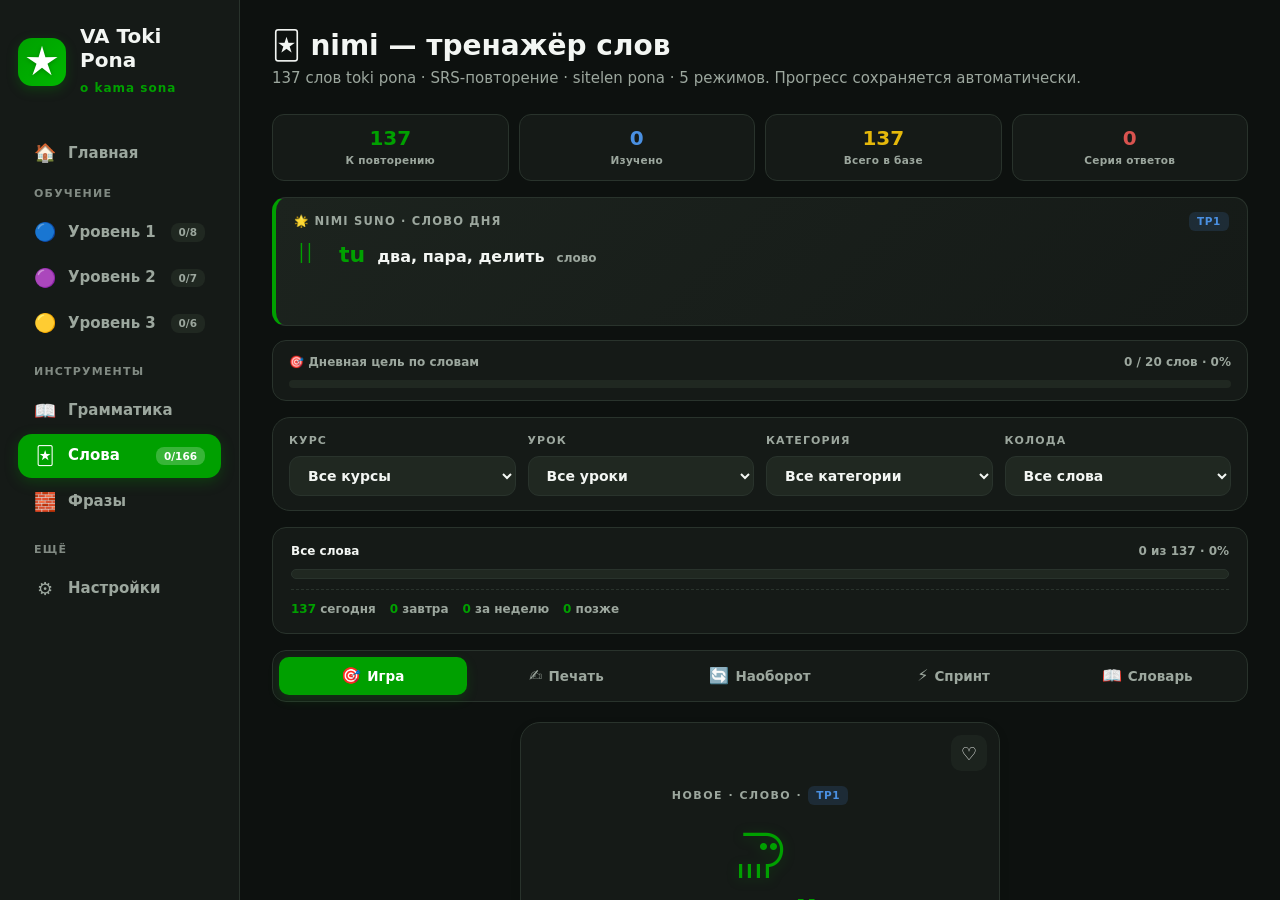
==== commit 0ba7d7f4: "Update print statement from 'Hello' to 'Goodbye'" ====
--- a/flashcards.html
+++ b/flashcards.html
@@ -307,4 +307,4 @@
 });
 </script>
 </body>
-</html>+</html>
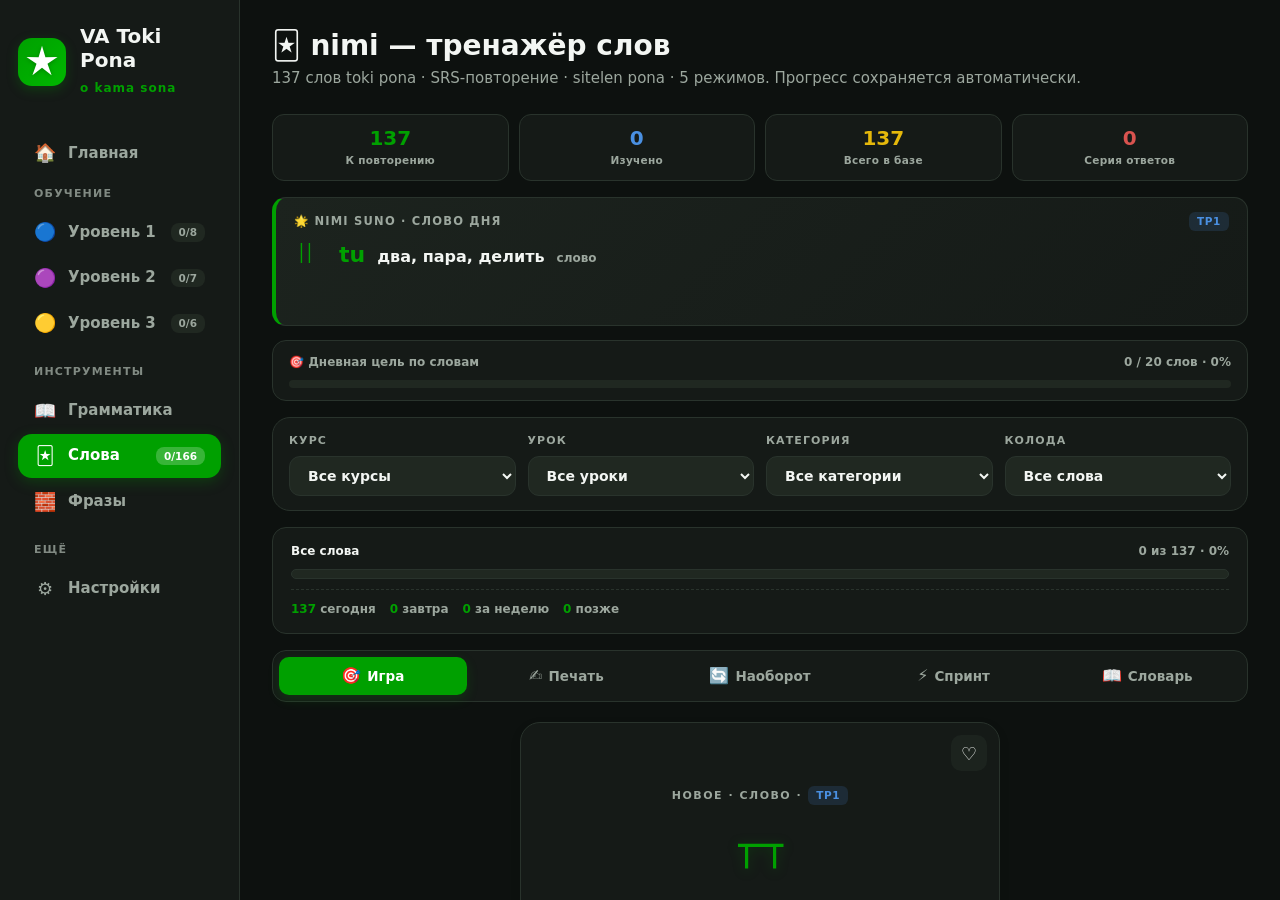
==== commit 56a06145: "Add files via upload" ====
--- a/flashcards.html
+++ b/flashcards.html
@@ -307,4 +307,4 @@
 });
 </script>
 </body>
-</html>
+</html>
--- a/css/sidebar.css
+++ b/css/sidebar.css
@@ -421,4 +421,110 @@
     html[data-sidebar-pos="top"] .nav-more .nav-btn .nav-badge {
         display: inline-flex;
     }
+}
+
+/* ═══════════════════════════════════════════════════════════
+   SITELEN PONA — тумблер в топ-баре
+   Виден только когда sidebar сверху (десктоп или мобильный).
+   В режиме «слева» — не отображается.
+   ═══════════════════════════════════════════════════════════ */
+.nav-sp-toggle {
+    display: none !important;
+}
+
+html[data-sidebar-pos="top"] .nav-sp-toggle {
+    display: inline-flex !important;
+    align-items: center;
+    gap: 8px;
+    padding: 10px 14px;
+    border-radius: 12px;
+    background: var(--input);
+    border: 1px solid var(--border);
+    color: var(--muted);
+    font-size: 14px;
+    font-weight: 700;
+    cursor: pointer;
+    font-family: inherit;
+    transition: all var(--transition);
+    flex-shrink: 0;
+    line-height: 1.3;
+    margin-right: 4px;
+}
+html[data-sidebar-pos="top"] .nav-sp-toggle:hover {
+    background: var(--card2);
+    border-color: var(--green);
+    color: var(--green);
+}
+html[data-sidebar-pos="top"] .nav-sp-toggle.active {
+    background: var(--green);
+    border-color: var(--green);
+    color: #fff;
+    box-shadow: 0 4px 12px rgba(0, 160, 0, 0.25);
+}
+html[data-sidebar-pos="top"] .nav-sp-toggle.active:hover {
+    background: var(--green-hover);
+    color: #fff;
+}
+
+.nav-sp-toggle .nav-sp-switch {
+    position: relative;
+    width: 28px;
+    height: 16px;
+    background: var(--border);
+    border-radius: 8px;
+    flex-shrink: 0;
+    transition: background var(--transition);
+}
+.nav-sp-toggle .nav-sp-switch::after {
+    content: '';
+    position: absolute;
+    top: 2px;
+    left: 2px;
+    width: 12px;
+    height: 12px;
+    background: #fff;
+    border-radius: 50%;
+    transition: transform var(--transition);
+    box-shadow: 0 1px 3px rgba(0, 0, 0, 0.25);
+}
+.nav-sp-toggle.active .nav-sp-switch {
+    background: rgba(255, 255, 255, 0.35);
+}
+.nav-sp-toggle.active .nav-sp-switch::after {
+    transform: translateX(12px);
+}
+
+.nav-sp-toggle .nav-sp-icon {
+    font-family: 'linja-pona', 'Segoe UI Symbol', sans-serif;
+    font-feature-settings: "liga" 1, "clig" 1, "calt" 1, "rlig" 1;
+    font-size: 16px;
+    line-height: 1;
+    color: var(--green);
+    transition: color var(--transition);
+}
+.nav-sp-toggle.active .nav-sp-icon {
+    color: #fff;
+}
+
+.nav-sp-toggle .nav-sp-label {
+    white-space: nowrap;
+}
+
+/* Мобильная версия — компактный квадрат, только глиф */
+@media (max-width: 700px) {
+    html[data-sidebar-pos="top"] .nav-sp-toggle {
+        width: 40px;
+        height: 40px;
+        padding: 0;
+        justify-content: center;
+        gap: 0;
+        margin-right: 4px;
+    }
+    html[data-sidebar-pos="top"] .nav-sp-toggle .nav-sp-label,
+    html[data-sidebar-pos="top"] .nav-sp-toggle .nav-sp-switch {
+        display: none;
+    }
+    html[data-sidebar-pos="top"] .nav-sp-toggle .nav-sp-icon {
+        font-size: 20px;
+    }
 }
